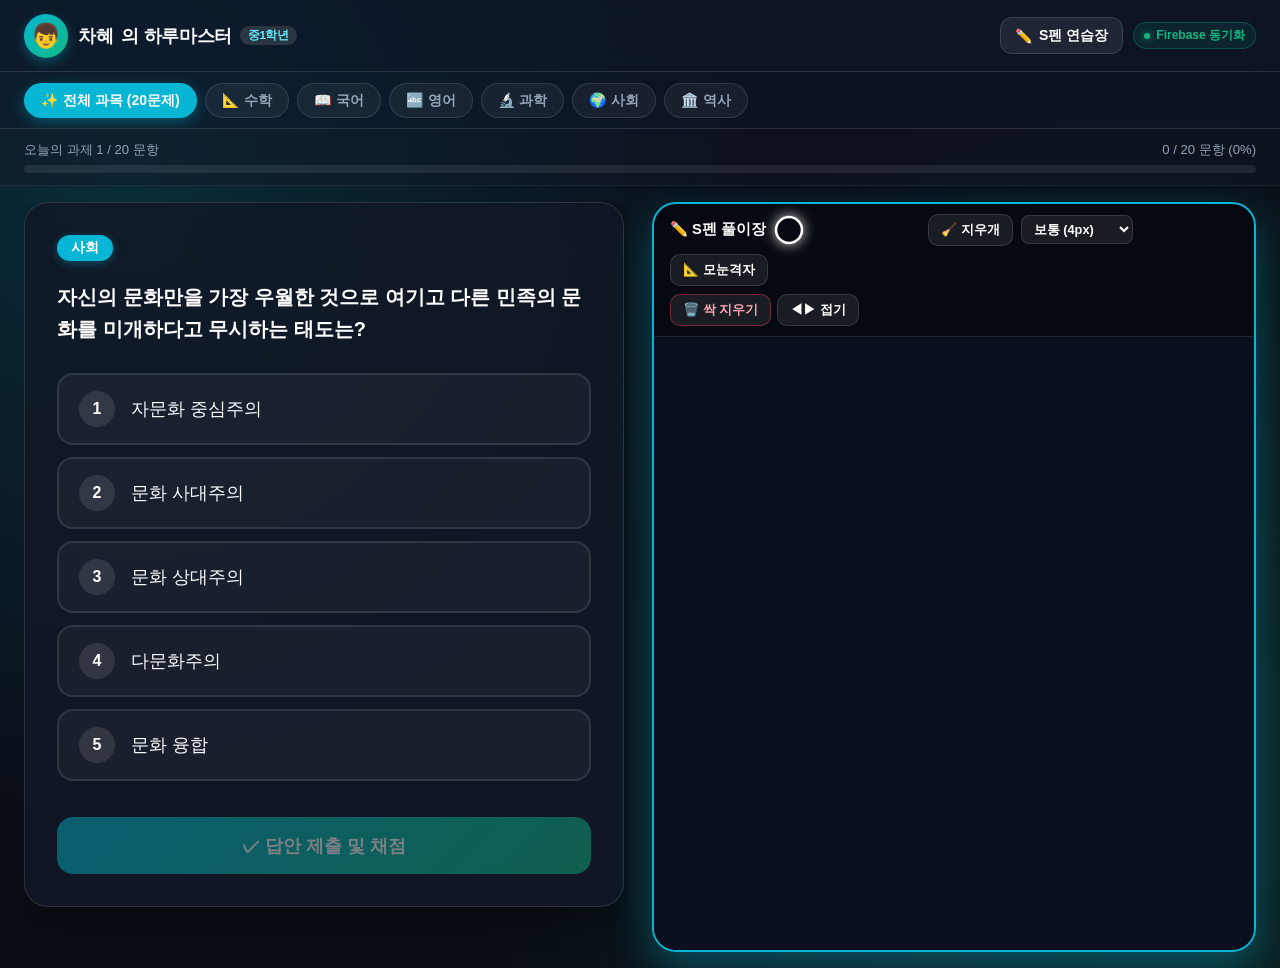
==== chahye.html @ cd747cb0 "feat: layout question on left and S-Pen scratchpad on right side-by-side" ====
<!DOCTYPE html>
<html lang="ko">
<head>
  <meta charset="UTF-8">
  <meta name="viewport" content="width=device-width, initial-scale=1.0, maximum-scale=1.0, user-scalable=no, viewport-fit=cover">
  <title>차혜의 하루마스터 👦 (중1 일일 학습)</title>
  <meta name="description" content="차혜(중1) 전용 태블릿 스마트 일일 과제 & 에빙하우스 복습 앱">
  <meta name="theme-color" content="#06b6d4">
  <meta name="mobile-web-app-capable" content="yes">
  <meta name="apple-mobile-web-app-capable" content="yes">
  <meta name="apple-mobile-web-app-status-bar-style" content="black-translucent">

  <!-- KaTeX 수식 엔진 -->
  <link rel="stylesheet" href="https://cdn.jsdelivr.net/npm/katex@0.16.8/dist/katex.min.css">
  <script defer src="https://cdn.jsdelivr.net/npm/katex@0.16.8/dist/katex.min.js"></script>

  <!-- 학생 태블릿 전용 스타일 -->
  <link rel="stylesheet" href="css/student.css">
</head>
<body class="theme-chahye">

  <!-- 학생 태블릿 상단 헤더 -->
  <header class="student-header">
    <div class="student-brand">
      <div class="student-avatar" style="background: linear-gradient(135deg, #06b6d4, #10b981);">👦</div>
      <div class="student-title-wrap">
        <h1>
          <span id="student-name-text">차혜</span>의 하루마스터
          <span class="student-grade-badge" id="student-grade-badge" style="color: #67e8f9;">중1학년</span>
        </h1>
      </div>
    </div>

    <div class="student-header-actions">
      <!-- S-Pen 연습장 열기 버튼 -->
      <button type="button" class="btn-spen-toggle" id="btn-toggle-spen" title="S펜 풀이 연습장 열기">
        <span>✏️</span> S펜 연습장
      </button>

      <!-- 클라우드 연동 상태 -->
      <div class="sync-badge">
        <span class="sync-dot"></span>
        <span>Firebase 동기화</span>
      </div>
    </div>
  </header>

  <!-- 과목 선택 탭 바 -->
  <div class="student-subject-bar" id="student-subject-bar">
    <button type="button" class="sub-tab-btn active" data-sub="ALL">✨ 전체 과목 (20문제)</button>
    <button type="button" class="sub-tab-btn" data-sub="수학">📐 수학</button>
    <button type="button" class="sub-tab-btn" data-sub="국어">📖 국어</button>
    <button type="button" class="sub-tab-btn" data-sub="영어">🔤 영어</button>
    <button type="button" class="sub-tab-btn" data-sub="과학">🔬 과학</button>
    <button type="button" class="sub-tab-btn" data-sub="사회">🌍 사회</button>
    <button type="button" class="sub-tab-btn" data-sub="역사">🏛️ 역사</button>
  </div>

  <!-- 일일 진행률 프로그레스 바 -->
  <div class="progress-container">
    <div class="progress-header">
      <span id="q-counter-text">문항 로딩 중...</span>
      <span id="progress-pct-text">0% 완료</span>
    </div>
    <div class="progress-bar-wrap">
      <div class="progress-bar-fill" id="progress-bar-fill"></div>
    </div>
  </div>

  <!-- 메인 학습 뷰어 (좌: 문제, 우: S-Pen 풀이 연습장 2단 분할 레이아웃) -->
  <main class="student-main-content" id="student-main-content">
    
    <!-- 20문제 학습 완료 축하 화면 (완료 시 노출) -->
    <div id="completion-screen" style="display: none; width: 100%;"></div>

    <!-- 좌우 2단 분할 학습 워크스페이스 -->
    <div class="study-workspace-grid" id="study-workspace-grid">

      <!-- [좌측 50%] 문제 및 답안 선택 패널 -->
      <section class="study-pane-left" id="question-pane">
        <div class="q-card" id="q-card">
          <div class="q-meta-row">
            <span class="q-subject-pill" id="q-subject-pill">국어</span>
            <span class="q-srs-badge" id="q-srs-badge" style="display: none;">🔥 에빙하우스 오답 복습</span>
          </div>

          <!-- 지문 영역 (국어/영어) -->
          <div class="q-passage-box" id="q-passage-box" style="display: none;"></div>

          <!-- 문제 본문 -->
          <div class="q-text-body" id="q-text-body">
            문제를 불러오는 중입니다...
          </div>

          <!-- 다이어그램 (도형/실험도/그래프) -->
          <div class="q-diagram-box" id="q-diagram-box" style="display: none;">
            <img id="q-diagram-img" src="" alt="문제 다이어그램">
          </div>

          <!-- 보기 1~5번 -->
          <div class="q-options-container" id="q-options-container">
            <!-- 동적 생성 -->
          </div>

          <!-- 채점 후 해설 박스 -->
          <div class="q-explanation-card" id="q-explanation-card" style="display: none;"></div>

          <!-- 하단 액션 버튼 행 -->
          <div class="q-actions-row">
            <button type="button" class="btn-student-submit" id="btn-submit-answer" disabled>
              ✓ 답안 제출 및 채점
            </button>
            <button type="button" class="btn-student-next" id="btn-next-question" style="display: none;">
              다음 문제 풀기 ➔
            </button>
          </div>
        </div>
      </section>

      <!-- [우측 50%] S-Pen & 터치 풀이 연습장 패널 -->
      <section class="study-pane-right" id="spen-pane">
        <div class="spen-workspace-card">
          <!-- 상단 툴바 -->
          <div class="scratchpad-toolbar">
            <div class="scratchpad-tools-left">
              <span class="scratchpad-title">✏️ S펜 풀이장</span>
              <!-- 색상 팔레트 -->
              <div class="color-dot active" data-color="#ffffff" title="화이트"></div>
              <div class="color-dot" data-color="#fef08a" title="옐로우"></div>
              <div class="color-dot" data-color="#38bdf8" title="네온블루"></div>
              <div class="color-dot" data-color="#34d399" title="에메랄드"></div>
              <div class="color-dot" data-color="#f43f5e" title="레드"></div>
              <!-- 지우개 -->
              <button type="button" class="tool-btn eraser-btn" id="spen-eraser-btn" title="지우개 모드">🧹 지우개</button>
              <!-- 굵기 -->
              <select id="spen-width-select" class="tool-select" title="선 굵기">
                <option value="2">가는선 (2px)</option>
                <option value="4" selected>보통 (4px)</option>
                <option value="8">굵은선 (8px)</option>
              </select>
              <!-- 모눈격자 토글 -->
              <button type="button" class="tool-btn" id="spen-grid-btn" title="모눈종이 격자 토글">📐 모눈격자</button>
            </div>
            <div class="scratchpad-tools-right">
              <button type="button" class="tool-btn danger" id="spen-clear-btn" title="풀이 전체 지우기">🗑️ 싹 지우기</button>
              <button type="button" class="tool-btn" id="spen-collapse-btn" title="화면 분할 접기/펼치기">◀▶ 접기</button>
            </div>
          </div>
          <!-- 캔버스 드로잉 영역 -->
          <div class="scratchpad-canvas-wrap" id="scratchpad-canvas-wrap">
            <canvas class="scratchpad-canvas" id="spen-canvas"></canvas>
          </div>
        </div>
      </section>

    </div>
  </main>

  <!-- 차혜(중1) 학생 설정 주입 -->
  <script>
    window.STUDENT_CONFIG = {
      id: 'chahye',
      name: '차혜',
      grade: 1,
      theme: 'chahye'
    };
  </script>

  <!-- 학생 전용 로직 모듈 -->
  <script type="module" src="js/student-app.js"></script>

</body>
</html>
---- css/student.css ----
/* ==============================================================================
   하루마스터 (HaruMaster) - 자녀 전용 태블릿 웹 앱 스타일시트 (Student Tablet Theme)
   갤럭시 탭 / 갤럭시 노트 S-Pen 및 터치 인터페이스 최적화
   ============================================================================== */

:root {
  --bg-dark: #0a0e17;
  --bg-card: rgba(18, 24, 38, 0.85);
  --bg-card-solid: #121826;
  --bg-elevated: rgba(30, 41, 59, 0.7);
  --border-glass: rgba(255, 255, 255, 0.12);
  --border-focus: rgba(168, 85, 247, 0.5);
  
  --text-main: #f8fafc;
  --text-muted: #94a3b8;
  --text-dim: #64748b;

  --accent-emerald: #10b981;
  --accent-rose: #f43f5e;
  --accent-amber: #f59e0b;
  --accent-cyan: #06b6d4;

  /* 나경이 테마 (기본: 퍼플/로즈골드) */
  --student-primary: #8b5cf6;
  --student-primary-glow: rgba(139, 92, 246, 0.35);
  --student-accent: #f472b6;
  --student-bg-gradient: radial-gradient(circle at 10% 20%, rgba(139, 92, 246, 0.18) 0%, transparent 45%),
                         radial-gradient(circle at 90% 80%, rgba(244, 114, 182, 0.14) 0%, transparent 50%),
                         #0a0e17;
}

/* 차혜 테마 (스카이블루/에메랄드) */
body.theme-chahye {
  --student-primary: #06b6d4;
  --student-primary-glow: rgba(6, 182, 212, 0.35);
  --student-accent: #10b981;
  --student-bg-gradient: radial-gradient(circle at 10% 20%, rgba(6, 182, 212, 0.18) 0%, transparent 45%),
                         radial-gradient(circle at 90% 80%, rgba(16, 185, 129, 0.14) 0%, transparent 50%),
                         #0a0e17;
}

* {
  box-sizing: border-box;
  margin: 0;
  padding: 0;
  -webkit-tap-highlight-color: transparent;
  user-select: none; /* 태블릿 조작 시 텍스트 긁힘 방지 */
}

input, textarea {
  user-select: text;
}

body {
  font-family: 'Inter', -apple-system, BlinkMacSystemFont, "Pretendard", "Segoe UI", Roboto, sans-serif;
  background: var(--student-bg-gradient);
  color: var(--text-main);
  min-height: 100vh;
  display: flex;
  flex-direction: column;
  overflow-x: hidden;
  touch-action: manipulation;
}

/* --- 상단 태블릿 헤더 --- */
.student-header {
  display: flex;
  justify-content: space-between;
  align-items: center;
  padding: 0.85rem 1.5rem;
  background: rgba(15, 23, 42, 0.7);
  backdrop-filter: blur(16px);
  border-bottom: 1px solid var(--border-glass);
  position: sticky;
  top: 0;
  z-index: 50;
}

.student-brand {
  display: flex;
  align-items: center;
  gap: 10px;
}

.student-avatar {
  width: 44px;
  height: 44px;
  border-radius: 50%;
  background: linear-gradient(135deg, var(--student-primary), var(--student-accent));
  display: flex;
  align-items: center;
  justify-content: center;
  font-size: 1.5rem;
  box-shadow: 0 4px 12px var(--student-primary-glow);
}

.student-title-wrap h1 {
  font-size: 1.15rem;
  font-weight: 800;
  letter-spacing: -0.02em;
  display: flex;
  align-items: center;
  gap: 8px;
}

.student-grade-badge {
  font-size: 0.72rem;
  font-weight: 700;
  padding: 2px 8px;
  border-radius: 999px;
  background: rgba(255, 255, 255, 0.12);
  color: var(--student-accent);
}

.student-header-actions {
  display: flex;
  align-items: center;
  gap: 10px;
}

.btn-spen-toggle {
  background: rgba(255, 255, 255, 0.08);
  border: 1px solid var(--border-glass);
  color: #fff;
  padding: 8px 14px;
  border-radius: 12px;
  font-size: 0.88rem;
  font-weight: 700;
  display: flex;
  align-items: center;
  gap: 6px;
  cursor: pointer;
  transition: all 0.2s;
}

.btn-spen-toggle:hover, .btn-spen-toggle.active {
  background: var(--student-primary);
  box-shadow: 0 4px 14px var(--student-primary-glow);
  border-color: transparent;
}

.sync-badge {
  display: flex;
  align-items: center;
  gap: 6px;
  font-size: 0.75rem;
  color: var(--accent-emerald);
  background: rgba(16, 185, 129, 0.1);
  border: 1px solid rgba(16, 185, 129, 0.3);
  padding: 4px 10px;
  border-radius: 999px;
  font-weight: 600;
}

.sync-dot {
  width: 6px;
  height: 6px;
  border-radius: 50%;
  background: var(--accent-emerald);
  box-shadow: 0 0 8px var(--accent-emerald);
}

/* --- 상단 진행률 프로그레스 바 --- */
.progress-container {
  padding: 0.75rem 1.5rem;
  background: rgba(18, 24, 38, 0.4);
  border-bottom: 1px solid rgba(255, 255, 255, 0.06);
}

.progress-header {
  display: flex;
  justify-content: space-between;
  align-items: center;
  font-size: 0.82rem;
  margin-bottom: 6px;
  color: var(--text-muted);
}

.progress-bar-wrap {
  width: 100%;
  height: 8px;
  background: rgba(255, 255, 255, 0.08);
  border-radius: 999px;
  overflow: hidden;
}

.progress-bar-fill {
  height: 100%;
  width: 0%;
  background: linear-gradient(90deg, var(--student-primary), var(--student-accent));
  border-radius: 999px;
  transition: width 0.4s cubic-bezier(0.4, 0, 0.2, 1);
}

/* --- 메인 학습 레이아웃 (좌: 문제, 우: S-Pen 연습장 2단 분할) --- */
.student-main-content {
  flex: 1;
  max-width: 1680px;
  width: 100%;
  margin: 0 auto;
  padding: 1rem 1.5rem;
  display: flex;
  flex-direction: column;
  gap: 1rem;
}

/* 문제 카드 */
.q-card {
  background: var(--bg-card);
  backdrop-filter: blur(20px);
  border: 1px solid var(--border-glass);
  border-radius: 24px;
  padding: 2rem;
  box-shadow: 0 12px 36px rgba(0, 0, 0, 0.4);
  display: flex;
  flex-direction: column;
  gap: 1.25rem;
  position: relative;
  overflow: hidden;
}

.q-meta-row {
  display: flex;
  justify-content: space-between;
  align-items: center;
}

.q-subject-pill {
  font-size: 0.85rem;
  font-weight: 800;
  padding: 4px 14px;
  border-radius: 999px;
  background: var(--student-primary);
  color: #fff;
  box-shadow: 0 2px 8px var(--student-primary-glow);
}

.q-srs-badge {
  font-size: 0.78rem;
  font-weight: 700;
  color: var(--accent-amber);
  background: rgba(245, 158, 11, 0.12);
  border: 1px solid rgba(245, 158, 11, 0.3);
  padding: 3px 10px;
  border-radius: 999px;
}

/* 지문 박스 */
.q-passage-box {
  background: rgba(15, 23, 42, 0.6);
  border: 1px solid var(--border-glass);
  border-radius: 16px;
  padding: 1.25rem;
  font-size: 0.98rem;
  line-height: 1.7;
  color: #cbd5e1;
  max-height: 220px;
  overflow-y: auto;
}

/* 문제 본문 */
.q-text-body {
  font-size: 1.25rem;
  font-weight: 700;
  line-height: 1.6;
  color: #ffffff;
  user-select: text;
}

/* 도형/실험도 다이어그램 */
.q-diagram-box {
  background: #ffffff;
  border-radius: 16px;
  padding: 12px;
  text-align: center;
  box-shadow: 0 4px 16px rgba(0, 0, 0, 0.3);
  margin: 0.5rem 0;
  cursor: zoom-in;
}

.q-diagram-box img {
  max-width: 100%;
  max-height: 260px;
  object-fit: contain;
  display: block;
  margin: 0 auto;
}

/* 선택지 보기 버튼들 */
.q-options-container {
  display: flex;
  flex-direction: column;
  gap: 0.75rem;
  margin-top: 0.5rem;
}

.opt-card-btn {
  background: rgba(255, 255, 255, 0.04);
  border: 2px solid rgba(255, 255, 255, 0.1);
  border-radius: 16px;
  padding: 1rem 1.25rem;
  display: flex;
  align-items: center;
  gap: 1rem;
  cursor: pointer;
  transition: all 0.2s cubic-bezier(0.4, 0, 0.2, 1);
  text-align: left;
  color: var(--text-main);
  font-size: 1.1rem;
  font-weight: 500;
}

.opt-card-btn:hover:not(:disabled) {
  background: rgba(255, 255, 255, 0.08);
  border-color: var(--border-focus);
  transform: translateY(-2px);
}

.opt-card-btn.selected {
  background: rgba(139, 92, 246, 0.15);
  border-color: var(--student-primary);
  box-shadow: 0 4px 16px var(--student-primary-glow);
}

body.theme-chahye .opt-card-btn.selected {
  background: rgba(6, 182, 212, 0.15);
  border-color: var(--student-primary);
  box-shadow: 0 4px 16px var(--student-primary-glow);
}

.opt-num-circle {
  width: 36px;
  height: 36px;
  border-radius: 50%;
  background: rgba(255, 255, 255, 0.1);
  display: flex;
  align-items: center;
  justify-content: center;
  font-weight: 800;
  font-size: 1rem;
  color: #fff;
  flex-shrink: 0;
  transition: all 0.2s;
}

.opt-card-btn.selected .opt-num-circle {
  background: var(--student-primary);
  color: #fff;
}

.opt-text-wrap {
  flex: 1;
  line-height: 1.5;
}

/* 정답/오답 하이라이트 */
.opt-card-btn.correct-reveal {
  border-color: var(--accent-emerald) !important;
  background: rgba(16, 185, 129, 0.18) !important;
}

.opt-card-btn.correct-reveal .opt-num-circle {
  background: var(--accent-emerald) !important;
}

.opt-card-btn.wrong-reveal {
  border-color: var(--accent-rose) !important;
  background: rgba(244, 63, 94, 0.18) !important;
}

.opt-card-btn.wrong-reveal .opt-num-circle {
  background: var(--accent-rose) !important;
}

/* 해설 박스 */
.q-explanation-card {
  border-radius: 16px;
  padding: 1.25rem 1.5rem;
  margin-top: 0.5rem;
  font-size: 0.98rem;
  line-height: 1.7;
  animation: fadeIn 0.3s ease;
}

.q-explanation-card.success {
  background: rgba(16, 185, 129, 0.12);
  border: 1px solid rgba(16, 185, 129, 0.35);
  color: #a7f3d0;
}

.q-explanation-card.fail {
  background: rgba(244, 63, 94, 0.12);
  border: 1px solid rgba(244, 63, 94, 0.35);
  color: #fecdd3;
}

/* 하단 액션 버튼 행 */
.q-actions-row {
  display: flex;
  justify-content: space-between;
  align-items: center;
  margin-top: 1rem;
  gap: 12px;
}

.btn-student-submit {
  flex: 1;
  background: linear-gradient(135deg, var(--student-primary), var(--student-accent));
  color: #fff;
  border: none;
  border-radius: 16px;
  padding: 1rem;
  font-size: 1.15rem;
  font-weight: 800;
  cursor: pointer;
  box-shadow: 0 6px 20px var(--student-primary-glow);
  transition: all 0.2s;
  display: flex;
  align-items: center;
  justify-content: center;
  gap: 8px;
}

.btn-student-submit:hover:not(:disabled) {
  transform: translateY(-2px);
  filter: brightness(1.1);
}

.btn-student-submit:disabled {
  opacity: 0.45;
  cursor: not-allowed;
  box-shadow: none;
}

.btn-student-next {
  background: var(--accent-emerald);
  color: #fff;
  border: none;
  border-radius: 16px;
  padding: 1rem 2rem;
  font-size: 1.15rem;
  font-weight: 800;
  cursor: pointer;
  box-shadow: 0 6px 20px rgba(16, 185, 129, 0.3);
  transition: all 0.2s;
}

.btn-student-next:hover {
  transform: translateY(-2px);
}

/* --- 2단 분할 학습 작업 공간 (좌: 문제, 우: S-Pen 풀이 연습장) --- */
.study-workspace-grid {
  display: grid;
  grid-template-columns: 1fr 1fr;
  gap: 1.5rem;
  width: 100%;
  flex: 1;
  align-items: stretch;
  min-height: calc(100vh - 150px);
  transition: all 0.3s cubic-bezier(0.16, 1, 0.3, 1);
}

/* 연습장 접기 시 문제 1단 전체 화면 모드 */
.study-workspace-grid.full-question {
  grid-template-columns: 1fr !important;
}

.study-workspace-grid.full-question .study-pane-right {
  display: none !important;
}

/* 좌측 문제 패널 */
.study-pane-left {
  display: flex;
  flex-direction: column;
  height: 100%;
  max-height: calc(100vh - 150px);
  overflow-y: auto;
  padding-right: 4px;
}

.study-pane-left::-webkit-scrollbar {
  width: 6px;
}

.study-pane-left::-webkit-scrollbar-thumb {
  background: rgba(255, 255, 255, 0.15);
  border-radius: 999px;
}

/* 우측 S-Pen 풀이 연습장 패널 */
.study-pane-right {
  display: flex;
  flex-direction: column;
  height: 100%;
  min-height: calc(100vh - 150px);
}

.spen-workspace-card {
  background: rgba(12, 18, 32, 0.92);
  backdrop-filter: blur(24px);
  border: 2px solid var(--student-primary);
  border-radius: 24px;
  box-shadow: 0 16px 40px var(--student-primary-glow);
  display: flex;
  flex-direction: column;
  height: 100%;
  overflow: hidden;
}

/* 상단 풀이 도구 바 */
.scratchpad-toolbar {
  display: flex;
  align-items: center;
  justify-content: space-between;
  padding: 10px 16px;
  background: rgba(0, 0, 0, 0.45);
  border-bottom: 1px solid var(--border-glass);
  gap: 8px;
  flex-wrap: wrap;
}

.scratchpad-tools-left {
  display: flex;
  align-items: center;
  gap: 8px;
  flex-wrap: wrap;
}

.scratchpad-tools-right {
  display: flex;
  align-items: center;
  gap: 6px;
}

.scratchpad-title {
  font-size: 0.92rem;
  font-weight: 800;
  color: #fff;
  margin-right: 4px;
  display: flex;
  align-items: center;
  gap: 4px;
}

.color-dot {
  width: 22px;
  height: 22px;
  border-radius: 50%;
  cursor: pointer;
  border: 2px solid transparent;
  transition: all 0.15s cubic-bezier(0.4, 0, 0.2, 1);
}

.color-dot:hover {
  transform: scale(1.15);
}

.color-dot.active {
  transform: scale(1.3);
  border-color: #fff;
  box-shadow: 0 0 10px rgba(255, 255, 255, 0.8);
}

.tool-select {
  background: rgba(255, 255, 255, 0.08);
  border: 1px solid var(--border-glass);
  color: #fff;
  padding: 5px 8px;
  border-radius: 8px;
  font-size: 0.8rem;
  font-weight: 700;
  outline: none;
  cursor: pointer;
}

.tool-select option {
  background: #0f172a;
  color: #fff;
}

.tool-btn {
  background: rgba(255, 255, 255, 0.08);
  border: 1px solid var(--border-glass);
  color: #fff;
  padding: 6px 12px;
  border-radius: 10px;
  font-size: 0.82rem;
  font-weight: 700;
  cursor: pointer;
  transition: all 0.15s;
  display: inline-flex;
  align-items: center;
  gap: 4px;
}

.tool-btn:hover {
  background: rgba(255, 255, 255, 0.18);
  transform: translateY(-1px);
}

.tool-btn.active {
  background: var(--student-primary);
  border-color: #fff;
  box-shadow: 0 2px 10px var(--student-primary-glow);
}

.tool-btn.danger {
  color: #fda4af;
  border-color: rgba(244, 63, 94, 0.4);
}

.tool-btn.danger:hover {
  background: rgba(244, 63, 94, 0.25);
}

/* 캔버스 래퍼 & 모눈종이 격자 */
.scratchpad-canvas-wrap {
  flex: 1;
  position: relative;
  width: 100%;
  height: 100%;
  min-height: 420px;
  background: #0a0f1d;
  overflow: hidden;
  transition: background 0.2s;
}

.scratchpad-canvas-wrap.grid-active {
  background-color: #090e1a;
  background-image:
    linear-gradient(rgba(255, 255, 255, 0.07) 1px, transparent 1px),
    linear-gradient(90deg, rgba(255, 255, 255, 0.07) 1px, transparent 1px);
  background-size: 26px 26px;
}

.scratchpad-canvas {
  position: absolute;
  top: 0;
  left: 0;
  width: 100%;
  height: 100%;
  cursor: crosshair;
  touch-action: none; /* S-Pen 드로잉 중 화면 스크롤 완벽 차단 */
}

/* 태블릿 세로 모드 및 모바일 대응 (반응형) */
@media (max-width: 900px) {
  .study-workspace-grid {
    grid-template-columns: 1fr;
  }
  .study-pane-left {
    max-height: none;
    overflow-y: visible;
  }
  .study-pane-right {
    min-height: 420px;
  }
}

/* --- 과제 완료 축하 화면 --- */
.completion-celebration-card {
  text-align: center;
  padding: 3.5rem 2rem;
  background: var(--bg-card);
  border-radius: 28px;
  border: 2px solid var(--accent-emerald);
  box-shadow: 0 16px 48px rgba(16, 185, 129, 0.25);
  animation: scaleUp 0.4s cubic-bezier(0.16, 1, 0.3, 1);
}

.celebration-trophy {
  font-size: 5rem;
  margin-bottom: 1rem;
  display: inline-block;
  animation: bounce 1.2s infinite ease-in-out;
}

@keyframes bounce {
  0%, 100% { transform: translateY(0); }
  50% { transform: translateY(-16px); }
}

/* --- 과목 선택 바 (Subject Selector Bar) --- */
.student-subject-bar {
  display: flex;
  align-items: center;
  gap: 8px;
  padding: 0.65rem 1.5rem;
  background: rgba(15, 23, 42, 0.5);
  border-bottom: 1px solid var(--border-glass);
  overflow-x: auto;
  white-space: nowrap;
  scrollbar-width: none;
}

.student-subject-bar::-webkit-scrollbar {
  display: none;
}

.sub-tab-btn {
  background: rgba(255, 255, 255, 0.05);
  border: 1px solid var(--border-glass);
  color: var(--text-muted);
  font-size: 0.88rem;
  font-weight: 700;
  padding: 7px 16px;
  border-radius: 999px;
  cursor: pointer;
  transition: all 0.2s cubic-bezier(0.4, 0, 0.2, 1);
  display: flex;
  align-items: center;
  gap: 6px;
  flex-shrink: 0;
}

.sub-tab-btn:hover {
  background: rgba(255, 255, 255, 0.1);
  color: var(--text-main);
  transform: translateY(-1px);
}

.sub-tab-btn.active {
  background: var(--student-primary);
  border-color: transparent;
  color: #fff;
  box-shadow: 0 4px 14px var(--student-primary-glow);
}

/* 추가 공부하기 버튼 스타일 */
.btn-more-study {
  background: linear-gradient(135deg, #f59e0b, #ef4444);
  color: #fff;
  border: none;
  border-radius: 16px;
  padding: 1.1rem 2.2rem;
  font-size: 1.15rem;
  font-weight: 800;
  cursor: pointer;
  box-shadow: 0 6px 24px rgba(245, 158, 11, 0.35);
  transition: all 0.2s;
  display: inline-flex;
  align-items: center;
  gap: 8px;
}

.btn-more-study:hover {
  transform: translateY(-2px);
  filter: brightness(1.1);
  box-shadow: 0 8px 30px rgba(245, 158, 11, 0.45);
}

@keyframes scaleUp {
  from { transform: scale(0.9); opacity: 0; }
  to { transform: scale(1); opacity: 1; }
}

@keyframes fadeIn {
  from { opacity: 0; transform: translateY(6px); }
  to { opacity: 1; transform: translateY(0); }
}
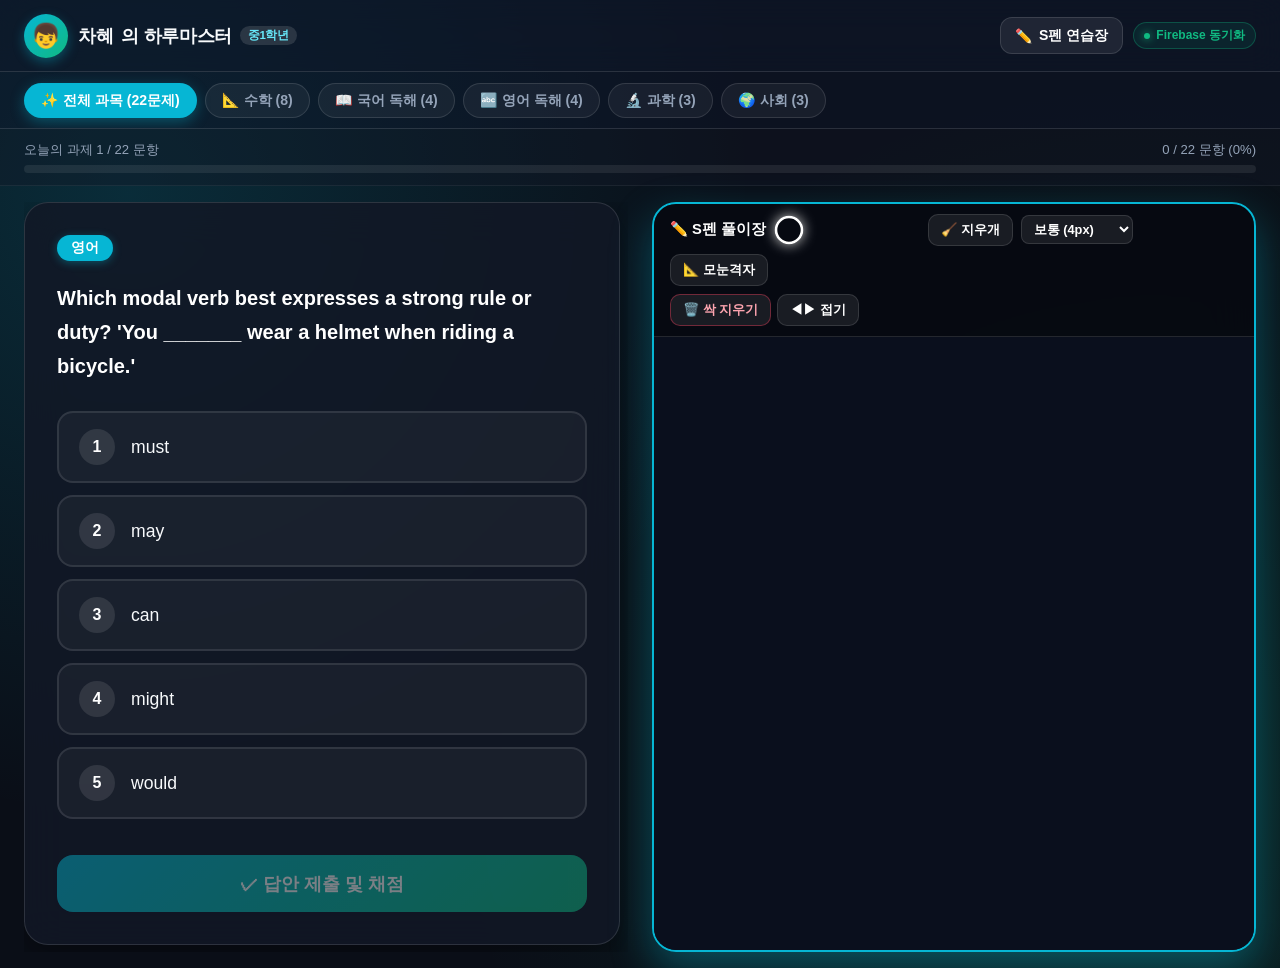
==== commit 28b008f5: "feat: implement daily randomized question generator prioritizing latest updates with customized subj" ====
--- a/chahye.html
+++ b/chahye.html
@@ -47,13 +47,12 @@
 
   <!-- 과목 선택 탭 바 -->
   <div class="student-subject-bar" id="student-subject-bar">
-    <button type="button" class="sub-tab-btn active" data-sub="ALL">✨ 전체 과목 (20문제)</button>
-    <button type="button" class="sub-tab-btn" data-sub="수학">📐 수학</button>
-    <button type="button" class="sub-tab-btn" data-sub="국어">📖 국어</button>
-    <button type="button" class="sub-tab-btn" data-sub="영어">🔤 영어</button>
-    <button type="button" class="sub-tab-btn" data-sub="과학">🔬 과학</button>
-    <button type="button" class="sub-tab-btn" data-sub="사회">🌍 사회</button>
-    <button type="button" class="sub-tab-btn" data-sub="역사">🏛️ 역사</button>
+    <button type="button" class="sub-tab-btn active" data-sub="ALL">✨ 전체 과목 (22문제)</button>
+    <button type="button" class="sub-tab-btn" data-sub="수학">📐 수학 (8)</button>
+    <button type="button" class="sub-tab-btn" data-sub="국어">📖 국어 독해 (4)</button>
+    <button type="button" class="sub-tab-btn" data-sub="영어">🔤 영어 독해 (4)</button>
+    <button type="button" class="sub-tab-btn" data-sub="과학">🔬 과학 (3)</button>
+    <button type="button" class="sub-tab-btn" data-sub="사회">🌍 사회 (3)</button>
   </div>
 
   <!-- 일일 진행률 프로그레스 바 -->
--- a/css/student.css
+++ b/css/student.css
@@ -216,7 +216,7 @@
   flex-direction: column;
   gap: 1.25rem;
   position: relative;
-  overflow: hidden;
+  overflow: visible;
 }
 
 .q-meta-row {
@@ -245,26 +245,50 @@
   border-radius: 999px;
 }
 
-/* 지문 박스 */
+/* 지문 박스 (국어/영어/탐구 자료 지문) - 스크롤 잘림 원천 차단 */
 .q-passage-box {
-  background: rgba(15, 23, 42, 0.6);
+  background: rgba(15, 23, 42, 0.75);
   border: 1px solid var(--border-glass);
+  border-left: 4px solid var(--student-primary);
   border-radius: 16px;
-  padding: 1.25rem;
-  font-size: 0.98rem;
-  line-height: 1.7;
-  color: #cbd5e1;
-  max-height: 220px;
-  overflow-y: auto;
+  padding: 1.25rem 1.5rem;
+  font-size: 1.05rem;
+  line-height: 1.85;
+  color: #f1f5f9;
+  max-height: none !important; /* 내부 스크롤 박스 제거: 전체 지문 시원하게 노출 */
+  overflow: visible !important;
+  word-break: keep-all;
+  white-space: pre-wrap;
+  box-shadow: 0 4px 16px rgba(0, 0, 0, 0.25);
+  margin-bottom: 0.5rem;
+}
+
+.q-passage-header {
+  display: flex;
+  align-items: center;
+  gap: 6px;
+  font-size: 0.9rem;
+  font-weight: 800;
+  color: var(--student-accent);
+  margin-bottom: 0.85rem;
+  padding-bottom: 0.5rem;
+  border-bottom: 1px solid rgba(255, 255, 255, 0.1);
+}
+
+.q-passage-content {
+  user-select: text;
+  line-height: 1.85;
+  color: #e2e8f0;
 }
 
 /* 문제 본문 */
 .q-text-body {
   font-size: 1.25rem;
   font-weight: 700;
-  line-height: 1.6;
+  line-height: 1.7;
   color: #ffffff;
   user-select: text;
+  word-break: keep-all;
 }
 
 /* 도형/실험도 다이어그램 */
@@ -477,7 +501,9 @@
   height: 100%;
   max-height: calc(100vh - 150px);
   overflow-y: auto;
-  padding-right: 4px;
+  padding: 0 8px 3.5rem 0;
+  scroll-behavior: smooth;
+  -webkit-overflow-scrolling: touch;
 }
 
 .study-pane-left::-webkit-scrollbar {
@@ -761,3 +787,37 @@
   to { opacity: 1; transform: translateY(0); }
 }
 
+/* 아빠의 실시간 응원 메시지 배너 */
+.dad-cheer-banner {
+  background: linear-gradient(135deg, rgba(236, 72, 153, 0.25), rgba(99, 102, 241, 0.25));
+  border: 1px solid rgba(236, 72, 153, 0.45);
+  backdrop-filter: blur(12px);
+  color: #fff;
+  padding: 10px 1.5rem;
+  margin: 0.75rem 1.5rem 0;
+  border-radius: 14px;
+  display: flex;
+  justify-content: space-between;
+  align-items: center;
+  font-size: 0.95rem;
+  font-weight: 700;
+  box-shadow: 0 4px 16px rgba(236, 72, 153, 0.2);
+  animation: fadeIn 0.4s ease;
+}
+
+.btn-close-cheer {
+  background: transparent;
+  border: none;
+  color: rgba(255, 255, 255, 0.7);
+  font-size: 1rem;
+  cursor: pointer;
+  padding: 2px 6px;
+  border-radius: 6px;
+  transition: all 0.2s;
+}
+.btn-close-cheer:hover {
+  color: #fff;
+  background: rgba(255, 255, 255, 0.15);
+}
+
+
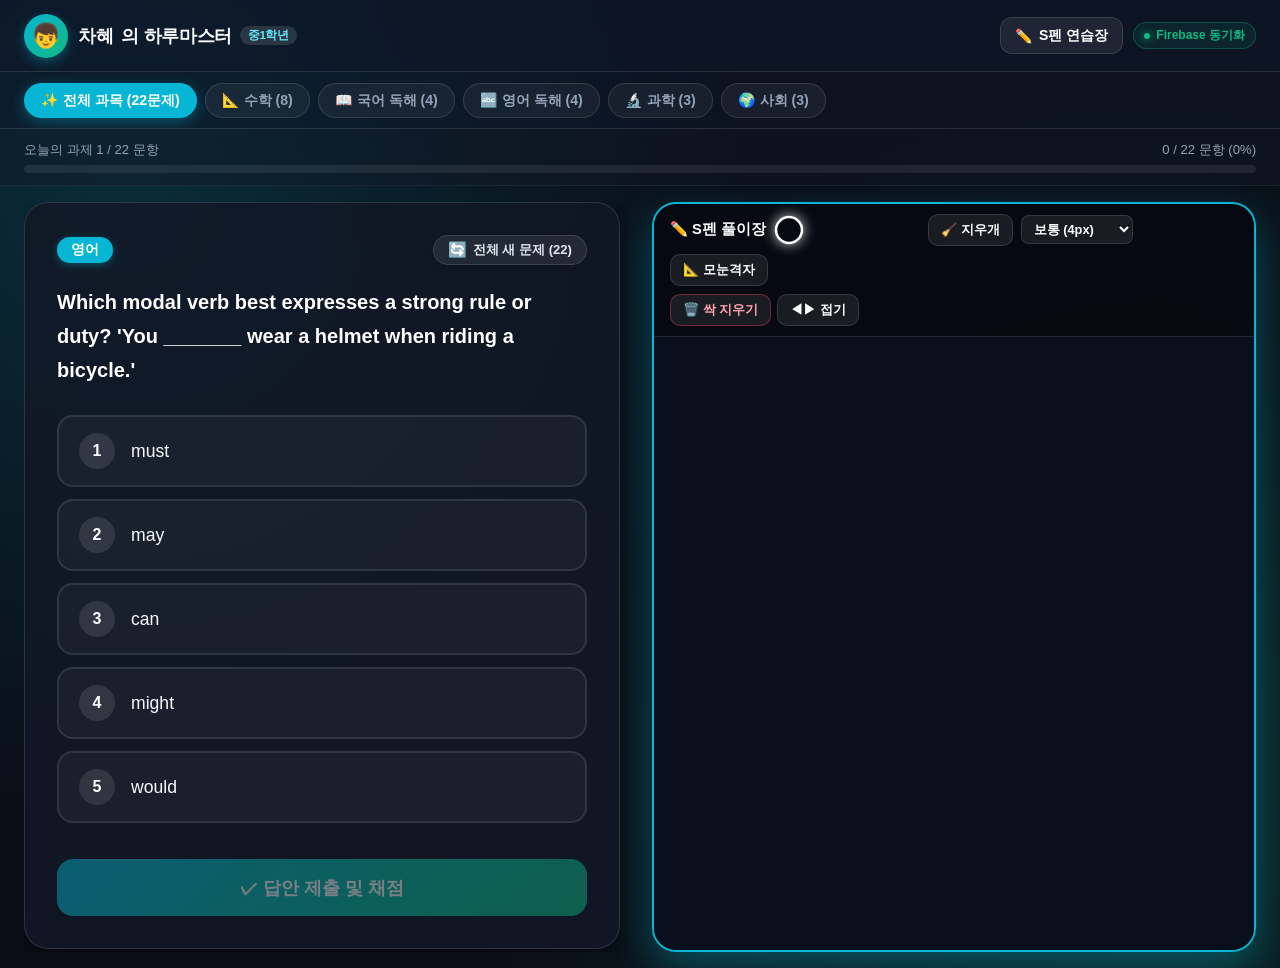
==== commit 179472b4: "feat: add contextual per-subject question refresh button on problem card header for unlimited practi" ====
--- a/chahye.html
+++ b/chahye.html
@@ -79,8 +79,14 @@
       <section class="study-pane-left" id="question-pane">
         <div class="q-card" id="q-card">
           <div class="q-meta-row">
-            <span class="q-subject-pill" id="q-subject-pill">국어</span>
-            <span class="q-srs-badge" id="q-srs-badge" style="display: none;">🔥 에빙하우스 오답 복습</span>
+            <div class="q-meta-left">
+              <span class="q-subject-pill" id="q-subject-pill">국어</span>
+              <span class="q-srs-badge" id="q-srs-badge" style="display: none;">🔥 에빙하우스 오답 복습</span>
+            </div>
+            <button type="button" class="btn-refresh-questions" id="btn-refresh-questions" title="현재 과목의 새로운 문제 세트를 불러옵니다">
+              <span class="refresh-icon">🔄</span>
+              <span id="refresh-btn-text">새 문제 받기</span>
+            </button>
           </div>
 
           <!-- 지문 영역 (국어/영어) -->
--- a/css/student.css
+++ b/css/student.css
@@ -223,6 +223,15 @@
   display: flex;
   justify-content: space-between;
   align-items: center;
+  gap: 12px;
+  flex-wrap: wrap;
+}
+
+.q-meta-left {
+  display: flex;
+  align-items: center;
+  gap: 8px;
+  flex-wrap: wrap;
 }
 
 .q-subject-pill {
@@ -243,6 +252,45 @@
   border: 1px solid rgba(245, 158, 11, 0.3);
   padding: 3px 10px;
   border-radius: 999px;
+}
+
+/* 문제 새로고침 버튼 (과목별 무한 추가 학습) */
+.btn-refresh-questions {
+  display: inline-flex;
+  align-items: center;
+  gap: 6px;
+  background: rgba(255, 255, 255, 0.08);
+  border: 1px solid var(--border-glass);
+  color: #e2e8f0;
+  padding: 5px 14px;
+  border-radius: 999px;
+  font-size: 0.82rem;
+  font-weight: 700;
+  cursor: pointer;
+  transition: all 0.25s cubic-bezier(0.4, 0, 0.2, 1);
+  box-shadow: 0 2px 8px rgba(0, 0, 0, 0.2);
+  user-select: none;
+}
+
+.btn-refresh-questions:hover {
+  background: rgba(255, 255, 255, 0.16);
+  border-color: var(--student-primary);
+  color: #fff;
+  transform: translateY(-1px);
+}
+
+.btn-refresh-questions:active {
+  transform: scale(0.96);
+}
+
+.btn-refresh-questions .refresh-icon {
+  display: inline-block;
+  transition: transform 0.4s ease;
+  font-size: 0.95rem;
+}
+
+.btn-refresh-questions:hover .refresh-icon {
+  transform: rotate(180deg);
 }
 
 /* 지문 박스 (국어/영어/탐구 자료 지문) - 스크롤 잘림 원천 차단 */
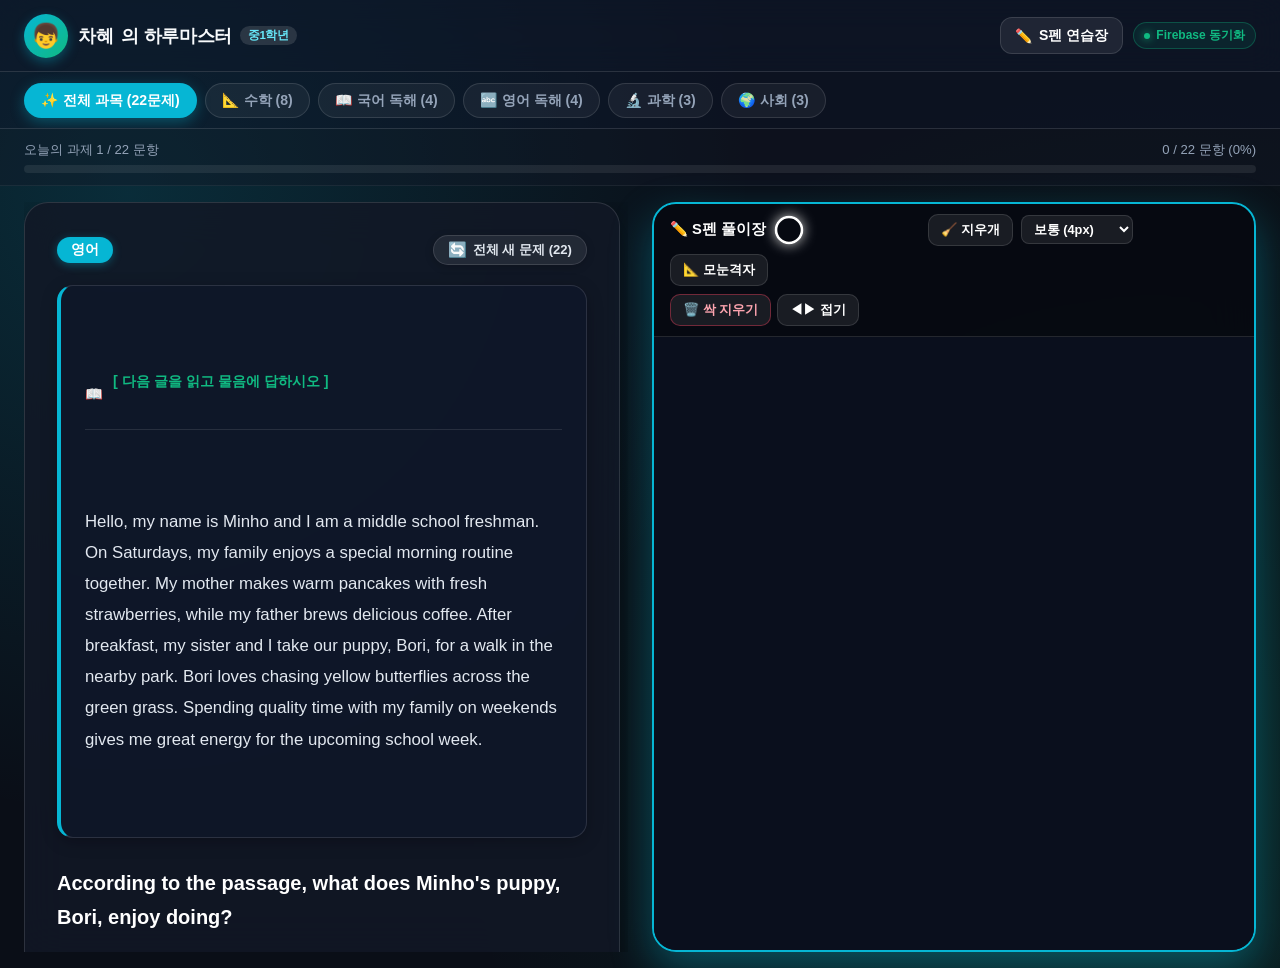
==== commit 48e4b7b4: "fix: refresh deployed module assets" ====
--- a/chahye.html
+++ b/chahye.html
@@ -172,7 +172,7 @@
   </script>
 
   <!-- 학생 전용 로직 모듈 -->
-  <script type="module" src="js/student-app.js"></script>
+  <script type="module" src="js/student-app.js?v=0523c8b"></script>
 
 </body>
 </html>
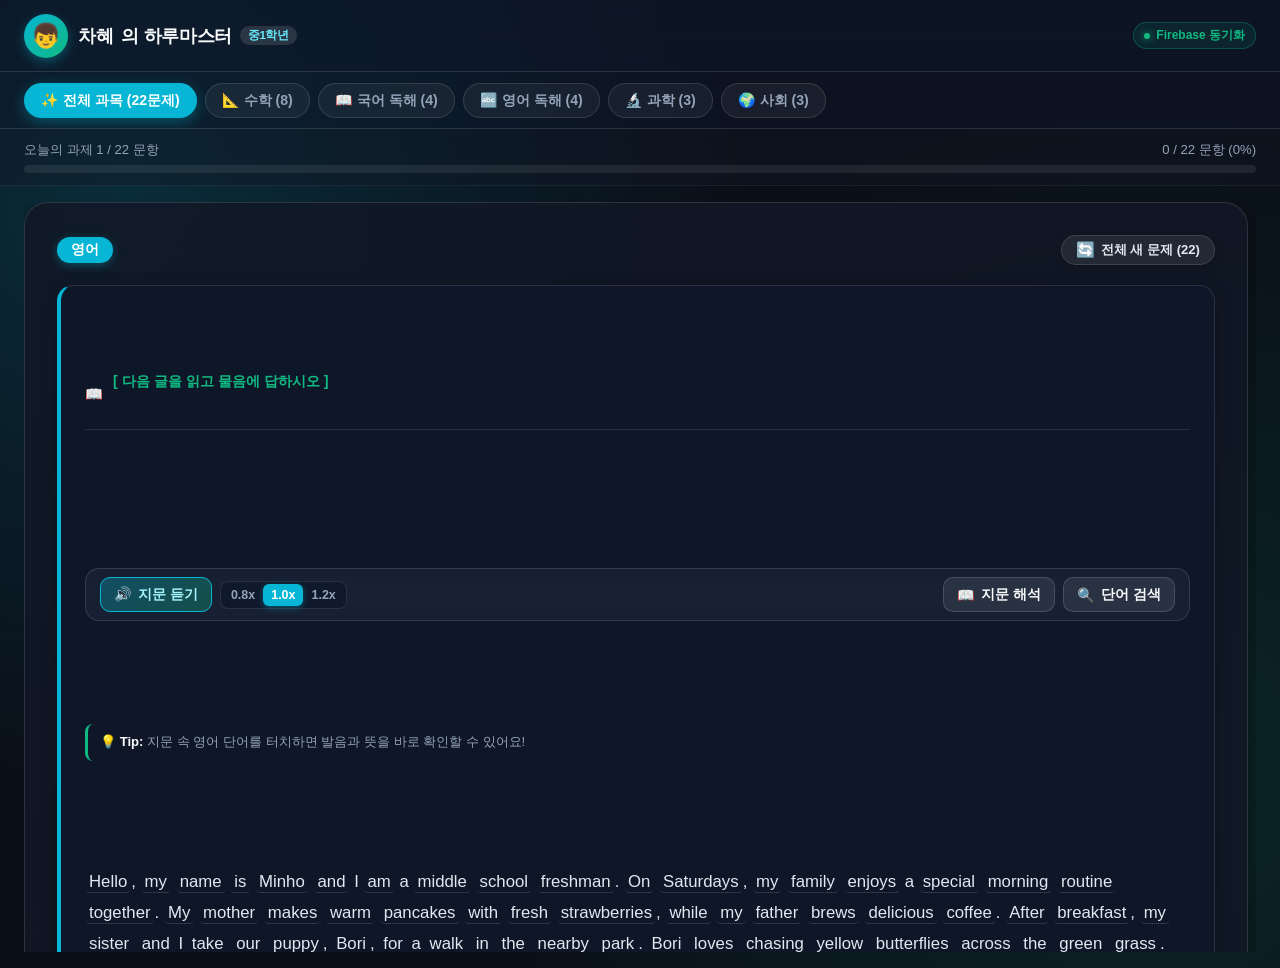
==== commit 11673056: "feat: add English assistant features and clean up S-Pen legacy UI" ====
--- a/chahye.html
+++ b/chahye.html
@@ -15,7 +15,7 @@
   <script defer src="https://cdn.jsdelivr.net/npm/katex@0.16.8/dist/katex.min.js"></script>
 
   <!-- 학생 태블릿 전용 스타일 -->
-  <link rel="stylesheet" href="css/student.css">
+  <link rel="stylesheet" href="css/student.css?v=20261013-eng">
 </head>
 <body class="theme-chahye">
 
@@ -32,11 +32,6 @@
     </div>
 
     <div class="student-header-actions">
-      <!-- S-Pen 연습장 열기 버튼 -->
-      <button type="button" class="btn-spen-toggle" id="btn-toggle-spen" title="S펜 풀이 연습장 열기">
-        <span>✏️</span> S펜 연습장
-      </button>
-
       <!-- 클라우드 연동 상태 -->
       <div class="sync-badge">
         <span class="sync-dot"></span>
@@ -66,16 +61,16 @@
     </div>
   </div>
 
-  <!-- 메인 학습 뷰어 (좌: 문제, 우: S-Pen 풀이 연습장 2단 분할 레이아웃) -->
+  <!-- 메인 학습 뷰어 -->
   <main class="student-main-content" id="student-main-content">
     
     <!-- 20문제 학습 완료 축하 화면 (완료 시 노출) -->
     <div id="completion-screen" style="display: none; width: 100%;"></div>
 
-    <!-- 좌우 2단 분할 학습 워크스페이스 -->
+    <!-- 학습 워크스페이스 -->
     <div class="study-workspace-grid" id="study-workspace-grid">
 
-      <!-- [좌측 50%] 문제 및 답안 선택 패널 -->
+      <!-- 문제 및 답안 선택 패널 -->
       <section class="study-pane-left" id="question-pane">
         <div class="q-card" id="q-card">
           <div class="q-meta-row">
@@ -122,42 +117,6 @@
         </div>
       </section>
 
-      <!-- [우측 50%] S-Pen & 터치 풀이 연습장 패널 -->
-      <section class="study-pane-right" id="spen-pane">
-        <div class="spen-workspace-card">
-          <!-- 상단 툴바 -->
-          <div class="scratchpad-toolbar">
-            <div class="scratchpad-tools-left">
-              <span class="scratchpad-title">✏️ S펜 풀이장</span>
-              <!-- 색상 팔레트 -->
-              <div class="color-dot active" data-color="#ffffff" title="화이트"></div>
-              <div class="color-dot" data-color="#fef08a" title="옐로우"></div>
-              <div class="color-dot" data-color="#38bdf8" title="네온블루"></div>
-              <div class="color-dot" data-color="#34d399" title="에메랄드"></div>
-              <div class="color-dot" data-color="#f43f5e" title="레드"></div>
-              <!-- 지우개 -->
-              <button type="button" class="tool-btn eraser-btn" id="spen-eraser-btn" title="지우개 모드">🧹 지우개</button>
-              <!-- 굵기 -->
-              <select id="spen-width-select" class="tool-select" title="선 굵기">
-                <option value="2">가는선 (2px)</option>
-                <option value="4" selected>보통 (4px)</option>
-                <option value="8">굵은선 (8px)</option>
-              </select>
-              <!-- 모눈격자 토글 -->
-              <button type="button" class="tool-btn" id="spen-grid-btn" title="모눈종이 격자 토글">📐 모눈격자</button>
-            </div>
-            <div class="scratchpad-tools-right">
-              <button type="button" class="tool-btn danger" id="spen-clear-btn" title="풀이 전체 지우기">🗑️ 싹 지우기</button>
-              <button type="button" class="tool-btn" id="spen-collapse-btn" title="화면 분할 접기/펼치기">◀▶ 접기</button>
-            </div>
-          </div>
-          <!-- 캔버스 드로잉 영역 -->
-          <div class="scratchpad-canvas-wrap" id="scratchpad-canvas-wrap">
-            <canvas class="scratchpad-canvas" id="spen-canvas"></canvas>
-          </div>
-        </div>
-      </section>
-
     </div>
   </main>
 
@@ -172,7 +131,7 @@
   </script>
 
   <!-- 학생 전용 로직 모듈 -->
-  <script type="module" src="js/student-app.js?v=0523c8b"></script>
+  <script type="module" src="js/student-app.js?v=20261013-eng"></script>
 
 </body>
 </html>
--- a/css/student.css
+++ b/css/student.css
@@ -1,6 +1,6 @@
 /* ==============================================================================
    하루마스터 (HaruMaster) - 자녀 전용 태블릿 웹 앱 스타일시트 (Student Tablet Theme)
-   갤럭시 탭 / 갤럭시 노트 S-Pen 및 터치 인터페이스 최적화
+  갤럭시 탭 터치 인터페이스 최적화
    ============================================================================== */
 
 :root {
@@ -118,27 +118,6 @@
   gap: 10px;
 }
 
-.btn-spen-toggle {
-  background: rgba(255, 255, 255, 0.08);
-  border: 1px solid var(--border-glass);
-  color: #fff;
-  padding: 8px 14px;
-  border-radius: 12px;
-  font-size: 0.88rem;
-  font-weight: 700;
-  display: flex;
-  align-items: center;
-  gap: 6px;
-  cursor: pointer;
-  transition: all 0.2s;
-}
-
-.btn-spen-toggle:hover, .btn-spen-toggle.active {
-  background: var(--student-primary);
-  box-shadow: 0 4px 14px var(--student-primary-glow);
-  border-color: transparent;
-}
-
 .sync-badge {
   display: flex;
   align-items: center;
@@ -192,7 +171,7 @@
   transition: width 0.4s cubic-bezier(0.4, 0, 0.2, 1);
 }
 
-/* --- 메인 학습 레이아웃 (좌: 문제, 우: S-Pen 연습장 2단 분할) --- */
+/* --- 메인 학습 레이아웃 --- */
 .student-main-content {
   flex: 1;
   max-width: 1680px;
@@ -521,25 +500,16 @@
   transform: translateY(-2px);
 }
 
-/* --- 2단 분할 학습 작업 공간 (좌: 문제, 우: S-Pen 풀이 연습장) --- */
+/* --- 학습 작업 공간 --- */
 .study-workspace-grid {
   display: grid;
-  grid-template-columns: 1fr 1fr;
+  grid-template-columns: 1fr;
   gap: 1.5rem;
   width: 100%;
   flex: 1;
   align-items: stretch;
   min-height: calc(100vh - 150px);
   transition: all 0.3s cubic-bezier(0.16, 1, 0.3, 1);
-}
-
-/* 연습장 접기 시 문제 1단 전체 화면 모드 */
-.study-workspace-grid.full-question {
-  grid-template-columns: 1fr !important;
-}
-
-.study-workspace-grid.full-question .study-pane-right {
-  display: none !important;
 }
 
 /* 좌측 문제 패널 */
@@ -561,162 +531,6 @@
 .study-pane-left::-webkit-scrollbar-thumb {
   background: rgba(255, 255, 255, 0.15);
   border-radius: 999px;
-}
-
-/* 우측 S-Pen 풀이 연습장 패널 */
-.study-pane-right {
-  display: flex;
-  flex-direction: column;
-  height: 100%;
-  min-height: calc(100vh - 150px);
-}
-
-.spen-workspace-card {
-  background: rgba(12, 18, 32, 0.92);
-  backdrop-filter: blur(24px);
-  border: 2px solid var(--student-primary);
-  border-radius: 24px;
-  box-shadow: 0 16px 40px var(--student-primary-glow);
-  display: flex;
-  flex-direction: column;
-  height: 100%;
-  overflow: hidden;
-}
-
-/* 상단 풀이 도구 바 */
-.scratchpad-toolbar {
-  display: flex;
-  align-items: center;
-  justify-content: space-between;
-  padding: 10px 16px;
-  background: rgba(0, 0, 0, 0.45);
-  border-bottom: 1px solid var(--border-glass);
-  gap: 8px;
-  flex-wrap: wrap;
-}
-
-.scratchpad-tools-left {
-  display: flex;
-  align-items: center;
-  gap: 8px;
-  flex-wrap: wrap;
-}
-
-.scratchpad-tools-right {
-  display: flex;
-  align-items: center;
-  gap: 6px;
-}
-
-.scratchpad-title {
-  font-size: 0.92rem;
-  font-weight: 800;
-  color: #fff;
-  margin-right: 4px;
-  display: flex;
-  align-items: center;
-  gap: 4px;
-}
-
-.color-dot {
-  width: 22px;
-  height: 22px;
-  border-radius: 50%;
-  cursor: pointer;
-  border: 2px solid transparent;
-  transition: all 0.15s cubic-bezier(0.4, 0, 0.2, 1);
-}
-
-.color-dot:hover {
-  transform: scale(1.15);
-}
-
-.color-dot.active {
-  transform: scale(1.3);
-  border-color: #fff;
-  box-shadow: 0 0 10px rgba(255, 255, 255, 0.8);
-}
-
-.tool-select {
-  background: rgba(255, 255, 255, 0.08);
-  border: 1px solid var(--border-glass);
-  color: #fff;
-  padding: 5px 8px;
-  border-radius: 8px;
-  font-size: 0.8rem;
-  font-weight: 700;
-  outline: none;
-  cursor: pointer;
-}
-
-.tool-select option {
-  background: #0f172a;
-  color: #fff;
-}
-
-.tool-btn {
-  background: rgba(255, 255, 255, 0.08);
-  border: 1px solid var(--border-glass);
-  color: #fff;
-  padding: 6px 12px;
-  border-radius: 10px;
-  font-size: 0.82rem;
-  font-weight: 700;
-  cursor: pointer;
-  transition: all 0.15s;
-  display: inline-flex;
-  align-items: center;
-  gap: 4px;
-}
-
-.tool-btn:hover {
-  background: rgba(255, 255, 255, 0.18);
-  transform: translateY(-1px);
-}
-
-.tool-btn.active {
-  background: var(--student-primary);
-  border-color: #fff;
-  box-shadow: 0 2px 10px var(--student-primary-glow);
-}
-
-.tool-btn.danger {
-  color: #fda4af;
-  border-color: rgba(244, 63, 94, 0.4);
-}
-
-.tool-btn.danger:hover {
-  background: rgba(244, 63, 94, 0.25);
-}
-
-/* 캔버스 래퍼 & 모눈종이 격자 */
-.scratchpad-canvas-wrap {
-  flex: 1;
-  position: relative;
-  width: 100%;
-  height: 100%;
-  min-height: 420px;
-  background: #0a0f1d;
-  overflow: hidden;
-  transition: background 0.2s;
-}
-
-.scratchpad-canvas-wrap.grid-active {
-  background-color: #090e1a;
-  background-image:
-    linear-gradient(rgba(255, 255, 255, 0.07) 1px, transparent 1px),
-    linear-gradient(90deg, rgba(255, 255, 255, 0.07) 1px, transparent 1px);
-  background-size: 26px 26px;
-}
-
-.scratchpad-canvas {
-  position: absolute;
-  top: 0;
-  left: 0;
-  width: 100%;
-  height: 100%;
-  cursor: crosshair;
-  touch-action: none; /* S-Pen 드로잉 중 화면 스크롤 완벽 차단 */
 }
 
 /* 태블릿 세로 모드 및 모바일 대응 (반응형) */
@@ -728,9 +542,6 @@
     max-height: none;
     overflow-y: visible;
   }
-  .study-pane-right {
-    min-height: 420px;
-  }
 }
 
 /* --- 과제 완료 축하 화면 --- */
@@ -868,4 +679,492 @@
   background: rgba(255, 255, 255, 0.15);
 }
 
-
+/* ==============================================================================
+   영어 학습 특화 도우미 (English Assistant) - 태블릿 최적화 글래스모피즘 UI
+   ============================================================================== */
+
+/* --- 지문 상단 영어 툴바 --- */
+.eng-passage-toolbar {
+  display: flex;
+  flex-wrap: wrap;
+  align-items: center;
+  justify-content: space-between;
+  gap: 10px;
+  background: rgba(30, 41, 59, 0.6);
+  backdrop-filter: blur(12px);
+  border: 1px solid rgba(255, 255, 255, 0.12);
+  border-radius: 14px;
+  padding: 8px 14px;
+  margin-bottom: 10px;
+}
+
+.eng-passage-toolbar.compact {
+  margin-bottom: 14px;
+}
+
+.eng-toolbar-left,
+.eng-toolbar-right {
+  display: flex;
+  align-items: center;
+  gap: 8px;
+  flex-wrap: wrap;
+}
+
+/* 툴바 기본 버튼 */
+.btn-eng-tool {
+  display: inline-flex;
+  align-items: center;
+  gap: 6px;
+  background: rgba(255, 255, 255, 0.08);
+  border: 1px solid rgba(255, 255, 255, 0.15);
+  color: #f8fafc;
+  font-size: 0.88rem;
+  font-weight: 700;
+  padding: 7px 13px;
+  border-radius: 10px;
+  cursor: pointer;
+  transition: all 0.2s cubic-bezier(0.4, 0, 0.2, 1);
+  user-select: none;
+}
+
+.btn-eng-tool:hover {
+  background: rgba(255, 255, 255, 0.16);
+  border-color: rgba(255, 255, 255, 0.3);
+  transform: translateY(-1px);
+}
+
+.btn-eng-tool:active {
+  transform: translateY(1px);
+}
+
+/* TTS 읽기 버튼 특수 스타일 */
+.btn-eng-tts {
+  background: linear-gradient(135deg, rgba(6, 182, 212, 0.25), rgba(16, 185, 129, 0.25));
+  border-color: rgba(6, 182, 212, 0.5);
+  color: #38bdf8;
+}
+
+body.theme-chahye .btn-eng-tts {
+  background: linear-gradient(135deg, rgba(6, 182, 212, 0.3), rgba(16, 185, 129, 0.3));
+  border-color: #06b6d4;
+  color: #a5f3fc;
+}
+
+.btn-eng-tts.playing {
+  background: linear-gradient(135deg, #0284c7, #0d9488);
+  border-color: #38bdf8;
+  color: #ffffff;
+  box-shadow: 0 0 16px rgba(14, 165, 233, 0.5);
+  animation: pulseAudio 1.8s infinite;
+}
+
+.btn-eng-tts.paused {
+  background: rgba(245, 158, 11, 0.25);
+  border-color: #f59e0b;
+  color: #fde68a;
+}
+
+@keyframes pulseAudio {
+  0%, 100% { box-shadow: 0 0 12px rgba(14, 165, 233, 0.4); }
+  50% { box-shadow: 0 0 22px rgba(14, 165, 233, 0.8); }
+}
+
+/* 이퀄라이저 애니메이션 바 */
+.audio-waves {
+  display: inline-flex;
+  align-items: flex-end;
+  gap: 2px;
+  height: 14px;
+}
+
+.audio-waves span {
+  display: block;
+  width: 3px;
+  background: #ffffff;
+  border-radius: 2px;
+  animation: soundBars 1s ease-in-out infinite alternate;
+}
+
+.audio-waves span:nth-child(1) { height: 6px; animation-delay: 0.1s; }
+.audio-waves span:nth-child(2) { height: 14px; animation-delay: 0.3s; }
+.audio-waves span:nth-child(3) { height: 9px; animation-delay: 0.2s; }
+
+@keyframes soundBars {
+  0% { height: 4px; }
+  100% { height: 14px; }
+}
+
+/* 재생 속도 선택기 */
+.eng-speed-selector {
+  display: inline-flex;
+  align-items: center;
+  background: rgba(15, 23, 42, 0.7);
+  border: 1px solid rgba(255, 255, 255, 0.1);
+  border-radius: 8px;
+  padding: 2px;
+}
+
+.btn-eng-speed {
+  background: transparent;
+  border: none;
+  color: #94a3b8;
+  font-size: 0.78rem;
+  font-weight: 700;
+  padding: 4px 8px;
+  border-radius: 6px;
+  cursor: pointer;
+  transition: all 0.15s;
+}
+
+.btn-eng-speed:hover {
+  color: #f1f5f9;
+}
+
+.btn-eng-speed.active {
+  background: var(--student-primary);
+  color: #ffffff;
+  box-shadow: 0 2px 6px var(--student-primary-glow);
+}
+
+/* 지문 해석 토글 버튼 */
+.btn-eng-trans.active {
+  background: linear-gradient(135deg, rgba(16, 185, 129, 0.3), rgba(5, 150, 105, 0.3));
+  border-color: #10b981;
+  color: #6ee7b7;
+}
+
+/* 툴바 하단 꿀팁 안내 */
+.eng-tip-banner {
+  display: flex;
+  align-items: center;
+  font-size: 0.82rem;
+  color: #94a3b8;
+  background: rgba(15, 23, 42, 0.5);
+  border-radius: 8px;
+  padding: 6px 12px;
+  margin-bottom: 12px;
+  border-left: 3px solid var(--student-accent);
+}
+
+.eng-tip-banner strong {
+  color: #f8fafc;
+}
+
+/* --- 지문 내 인터랙티브 터치 단어 --- */
+.eng-tap-word {
+  display: inline;
+  cursor: pointer;
+  border-radius: 4px;
+  padding: 1px 3px;
+  margin: 0 1px;
+  transition: all 0.18s cubic-bezier(0.4, 0, 0.2, 1);
+  border-bottom: 1.5px dotted rgba(255, 255, 255, 0.28);
+}
+
+.eng-tap-word:hover {
+  background: rgba(255, 255, 255, 0.14);
+  color: #ffffff;
+  border-bottom-color: var(--student-primary);
+}
+
+.eng-tap-word.active {
+  background: var(--student-primary);
+  color: #ffffff;
+  box-shadow: 0 0 12px var(--student-primary-glow);
+  border-bottom-color: transparent;
+}
+
+/* --- 지문 한국어 전문 해석 박스 --- */
+.eng-passage-translation {
+  background: rgba(15, 23, 42, 0.85);
+  border: 1px solid rgba(16, 185, 129, 0.3);
+  border-left: 4px solid #10b981;
+  border-radius: 12px;
+  padding: 14px 18px;
+  margin-top: 14px;
+  animation: fadeIn 0.3s ease;
+}
+
+.eng-trans-header {
+  display: flex;
+  align-items: center;
+  gap: 6px;
+  font-size: 0.92rem;
+  font-weight: 800;
+  color: #34d399;
+  margin-bottom: 8px;
+  padding-bottom: 6px;
+  border-bottom: 1px solid rgba(255, 255, 255, 0.08);
+}
+
+.eng-trans-content {
+  font-size: 0.98rem;
+  line-height: 1.8;
+  color: #e2e8f0;
+  word-break: keep-all;
+  white-space: pre-line;
+}
+
+/* --- 단어 팝업 모달 (Word Dictionary Modal) --- */
+.eng-word-modal-backdrop {
+  position: fixed;
+  inset: 0;
+  background: rgba(5, 8, 16, 0.65);
+  backdrop-filter: blur(14px);
+  z-index: 1000;
+  display: flex;
+  align-items: center;
+  justify-content: center;
+  padding: 1.25rem;
+  animation: fadeIn 0.25s ease;
+}
+
+.eng-word-modal {
+  background: rgba(18, 24, 38, 0.95);
+  border: 1px solid rgba(255, 255, 255, 0.18);
+  border-radius: 20px;
+  width: 100%;
+  max-width: 520px;
+  max-height: 85vh;
+  display: flex;
+  flex-direction: column;
+  overflow: hidden;
+  box-shadow: 0 20px 50px rgba(0, 0, 0, 0.5), 0 0 30px var(--student-primary-glow);
+  animation: scaleUp 0.25s cubic-bezier(0.16, 1, 0.3, 1);
+}
+
+.eng-modal-header {
+  display: flex;
+  align-items: center;
+  justify-content: space-between;
+  padding: 1.25rem 1.5rem;
+  background: rgba(30, 41, 59, 0.5);
+  border-bottom: 1px solid rgba(255, 255, 255, 0.1);
+}
+
+.eng-modal-word-group {
+  display: flex;
+  align-items: center;
+  gap: 12px;
+  flex-wrap: wrap;
+}
+
+.eng-modal-word {
+  font-size: 1.6rem;
+  font-weight: 800;
+  color: #ffffff;
+  letter-spacing: -0.01em;
+}
+
+.eng-modal-phonetic {
+  font-size: 0.95rem;
+  font-weight: 600;
+  color: #94a3b8;
+  background: rgba(255, 255, 255, 0.08);
+  padding: 2px 8px;
+  border-radius: 6px;
+}
+
+.btn-eng-audio-play {
+  display: inline-flex;
+  align-items: center;
+  gap: 4px;
+  background: linear-gradient(135deg, #06b6d4, #10b981);
+  border: none;
+  color: #ffffff;
+  font-size: 0.82rem;
+  font-weight: 700;
+  padding: 5px 12px;
+  border-radius: 999px;
+  cursor: pointer;
+  box-shadow: 0 2px 8px rgba(6, 182, 212, 0.4);
+  transition: all 0.2s;
+}
+
+.btn-eng-audio-play:hover {
+  transform: scale(1.05);
+  filter: brightness(1.1);
+}
+
+.btn-eng-modal-close {
+  background: rgba(255, 255, 255, 0.1);
+  border: none;
+  color: #94a3b8;
+  width: 34px;
+  height: 34px;
+  border-radius: 50%;
+  font-size: 1rem;
+  cursor: pointer;
+  display: flex;
+  align-items: center;
+  justify-content: center;
+  transition: all 0.2s;
+}
+
+.btn-eng-modal-close:hover {
+  background: rgba(244, 63, 94, 0.2);
+  color: #fda4af;
+}
+
+/* 모달 바디 */
+.eng-modal-body {
+  padding: 1.5rem;
+  overflow-y: auto;
+  flex: 1;
+  display: flex;
+  flex-direction: column;
+  gap: 1.25rem;
+}
+
+.eng-modal-loading {
+  display: flex;
+  align-items: center;
+  justify-content: center;
+  gap: 10px;
+  padding: 2rem 0;
+  color: #94a3b8;
+  font-size: 0.95rem;
+}
+
+.eng-loading-spinner {
+  width: 20px;
+  height: 20px;
+  border: 2.5px solid rgba(255, 255, 255, 0.2);
+  border-top-color: var(--student-primary);
+  border-radius: 50%;
+  animation: spin 0.8s linear infinite;
+}
+
+@keyframes spin {
+  to { transform: rotate(360deg); }
+}
+
+/* 핵심 한국어 뜻 박스 */
+.eng-primary-meaning-box {
+  background: linear-gradient(135deg, rgba(6, 182, 212, 0.15), rgba(16, 185, 129, 0.15));
+  border: 1px solid rgba(6, 182, 212, 0.35);
+  border-radius: 14px;
+  padding: 14px 18px;
+}
+
+.eng-korean-row {
+  display: flex;
+  align-items: baseline;
+  gap: 8px;
+  flex-wrap: wrap;
+}
+
+.eng-korean-meaning {
+  font-size: 1.35rem;
+  font-weight: 800;
+  color: #67e8f9;
+  letter-spacing: -0.01em;
+}
+
+.eng-korean-pos {
+  font-size: 0.9rem;
+  font-weight: 700;
+  color: #a7f3d0;
+}
+
+/* 영영사전 뜻풀이 목록 */
+.eng-english-meanings-wrap {
+  display: flex;
+  flex-direction: column;
+  gap: 12px;
+}
+
+.eng-section-title {
+  font-size: 0.86rem;
+  font-weight: 800;
+  color: #94a3b8;
+  text-transform: uppercase;
+  letter-spacing: 0.04em;
+}
+
+.eng-meaning-group {
+  background: rgba(15, 23, 42, 0.5);
+  border: 1px solid rgba(255, 255, 255, 0.08);
+  border-radius: 12px;
+  padding: 12px 14px;
+}
+
+.eng-pos-badge {
+  display: inline-block;
+  font-size: 0.76rem;
+  font-weight: 700;
+  padding: 2px 8px;
+  border-radius: 999px;
+  background: rgba(168, 85, 247, 0.2);
+  border: 1px solid rgba(168, 85, 247, 0.4);
+  color: #d8b4fe;
+  margin-bottom: 8px;
+}
+
+.eng-defs-list {
+  list-style: none;
+  display: flex;
+  flex-direction: column;
+  gap: 8px;
+  padding-left: 4px;
+}
+
+.eng-def-text {
+  font-size: 0.95rem;
+  line-height: 1.6;
+  color: #f1f5f9;
+}
+
+.eng-def-example {
+  font-size: 0.86rem;
+  font-style: italic;
+  color: #94a3b8;
+  margin-top: 3px;
+  padding-left: 8px;
+  border-left: 2px solid rgba(255, 255, 255, 0.15);
+}
+
+/* 모달 하단 직접 검색창 */
+.eng-modal-footer {
+  padding: 1rem 1.5rem;
+  background: rgba(15, 23, 42, 0.6);
+  border-top: 1px solid rgba(255, 255, 255, 0.08);
+}
+
+.eng-modal-search-wrap {
+  display: flex;
+  gap: 8px;
+}
+
+.eng-modal-search-input {
+  flex: 1;
+  background: rgba(15, 23, 42, 0.8);
+  border: 1px solid rgba(255, 255, 255, 0.15);
+  border-radius: 10px;
+  padding: 9px 14px;
+  color: #ffffff;
+  font-size: 0.92rem;
+  outline: none;
+  transition: all 0.2s;
+}
+
+.eng-modal-search-input:focus {
+  border-color: var(--student-primary);
+  box-shadow: 0 0 10px var(--student-primary-glow);
+}
+
+.btn-eng-modal-search {
+  background: var(--student-primary);
+  border: none;
+  color: #ffffff;
+  font-size: 0.88rem;
+  font-weight: 700;
+  padding: 0 16px;
+  border-radius: 10px;
+  cursor: pointer;
+  transition: all 0.2s;
+}
+
+.btn-eng-modal-search:hover {
+  filter: brightness(1.15);
+}
